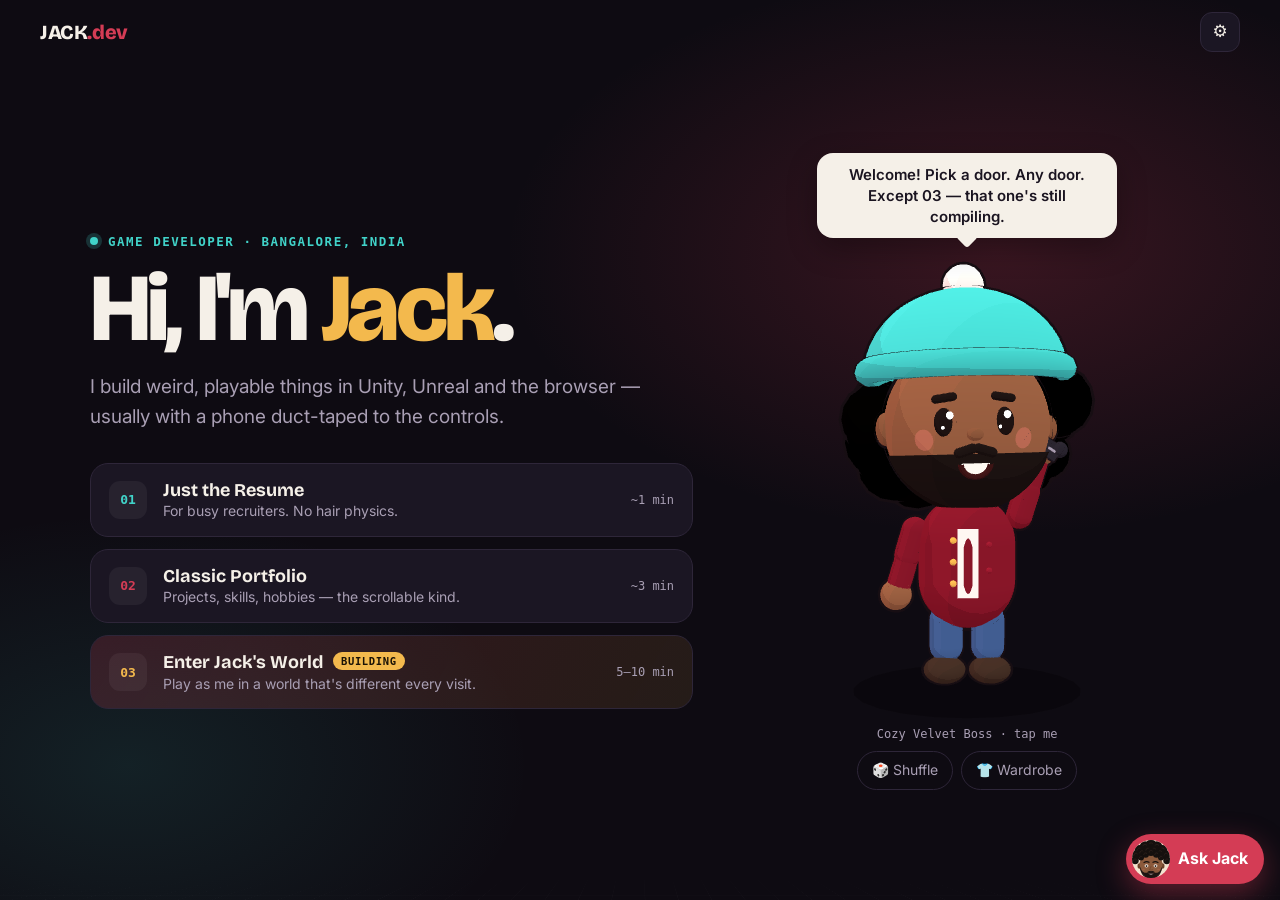
==== index.html @ ae63d090 "Portfolio: landing page, 3D Jack, 2D portfolio, resume, Ask Jack chat Co-Authored-By: Claude Opus 5." ====
<!doctype html>
<html lang="en">
<head>
<meta charset="utf-8">
<meta name="viewport" content="width=device-width,initial-scale=1,viewport-fit=cover">
<title>Jack — Game Developer</title>
<meta name="description" content="Jack, game developer from Bangalore. Resume, portfolio, and soon: an entire world made of me.">
<meta name="theme-color" content="#0e0b12">
<link rel="icon" href="data:image/svg+xml,<svg xmlns='http://www.w3.org/2000/svg' viewBox='0 0 100 100'><text y='.9em' font-size='90'>🕹️</text></svg>">
<link rel="preconnect" href="https://fonts.googleapis.com"><link rel="preconnect" href="https://fonts.gstatic.com" crossorigin>
<link href="https://fonts.googleapis.com/css2?family=Bricolage+Grotesque:opsz,wght@12..96,700;12..96,800&family=Inter:wght@400;500;600&display=swap" rel="stylesheet">
<link rel="stylesheet" href="assets/css/style.css">
</head>
<body class="landing">
<div class="bg" aria-hidden="true"></div>
<header class="top">
  <a class="brand" href="./">JACK<span>.dev</span></a>
  <button class="icon-btn" id="gear" aria-label="Open settings">⚙</button>
</header>

<main class="hero">
  <section>
    <p class="kicker"><span class="dot"></span><span id="role"></span></p>
    <h1 class="big">Hi, I'm <em id="nm">Jack</em>.</h1>
    <p class="tagline" id="tagline"></p>
    <nav class="doors" aria-label="Choose how to explore">
      <a class="door" href="resume.html" data-sfx="click" style="--c:var(--teal)">
        <span class="num">01</span><span><b>Just the Resume</b><small>For busy recruiters. No hair physics.</small></span><span class="time">~1 min</span></a>
      <a class="door" href="portfolio.html" data-sfx="click">
        <span class="num">02</span><span><b>Classic Portfolio</b><small>Projects, skills, hobbies — the scrollable kind.</small></span><span class="time">~3 min</span></a>
      <button class="door door-world" id="world">
        <span class="num">03</span><span><b>Enter Jack's World <span class="badge">Building</span></b><small>Play as me in a world that's different every visit.</small></span><span class="time">5–10 min</span></button>
    </nav>
  </section>
  <section class="stage">
    <div class="bubble" id="bubble" aria-live="polite"></div>
    <div class="jack-wrap" id="jack" role="button" tabindex="0" aria-label="Poke Jack to change his outfit"></div>
    <p class="hint" id="oname"></p>
    <div class="wd-btns">
      <button class="chip" id="shuffle">🎲 Shuffle</button>
      <button class="chip" id="wd-toggle" hidden aria-expanded="false">👕 Wardrobe</button>
    </div>
    <div class="wardrobe" id="wardrobe" hidden></div>
  </section>
</main>

<script src="data/content.js"></script>
<script src="assets/js/common.js"></script>
<script src="assets/js/chat.js" defer></script>
<script>
(() => {
  const { C, A, $, pick, jackSVG, toast } = Jack, P = C.profile;
  $("#role").textContent = `${P.title} · ${P.location}`;
  $("#nm").textContent = P.name;
  $("#tagline").textContent = P.tagline;
  document.title = `${P.name} — ${P.title}`;

  const stage = $("#jack"), bubble = $("#bubble");
  let oi = Math.floor(Math.random() * C.outfits.length);
  const draw = () => { const f = C.outfits[oi]; stage.innerHTML = jackSVG(f); $("#oname").textContent = `Outfit: ${f.name} · tap me`; };
  const say = t => { bubble.textContent = t; bubble.classList.remove("pop"); void bubble.offsetWidth; bubble.classList.add("pop"); };
  draw(); say(pick(C.lines.greet));

  // 2D fallback shows instantly; the 3D Jack replaces it once loaded
  let j3d = null, lookName = null;
  const poke = () => {
    if (j3d) return j3d.poke();
    oi = (oi + 1) % C.outfits.length; draw(); stage.firstElementChild.classList.add("poked"); A.sfx("boing"); say(pick(C.lines.poke));
  };
  stage.addEventListener("click", e => { if (!j3d) poke(); });
  stage.addEventListener("keydown", e => { if (e.key === "Enter" || e.key === " ") { e.preventDefault(); poke(); } });
  $("#shuffle").addEventListener("click", poke);

  const W = C.wardrobe, wd = $("#wardrobe");
  const SLOTS = [["top", "Top", W.tops], ["hat", "Hat", W.hats], ["glasses", "Glasses", W.glasses], ["neck", "Neck", W.neck], ["hand", "Holding", W.hand], ["pants", "Pants", W.pants], ["shoes", "Shoes", W.shoes]];
  const label = l => { $("#oname").textContent = `${lookName(W, l)} · tap me`; };
  const syncChips = () => { const l = j3d.look; wd.querySelectorAll(".chip").forEach(c => c.classList.toggle("on", l[c.dataset.slot] === c.dataset.id)); };
  import("./assets/js/jack3d.js").then(m => {
    lookName = m.lookName;
    j3d = m.mountJack3D(stage, { wardrobe: W, look: m.randomLook(W), onPoke: l => { A.sfx("boing"); say(pick(C.lines.poke)); label(l); setTimeout(syncChips, 400); } });
    stage.classList.add("is-3d"); label(j3d.look);
    wd.innerHTML = SLOTS.map(([k, t, list]) => `<div class="wd-row"><span>${t}</span><div class="wd-chips">${list.map(i => `<button class="chip" data-slot="${k}" data-id="${i.id}">${Jack.esc(i.name)}</button>`).join("")}</div></div>`).join("");
    syncChips();
    $("#wd-toggle").hidden = false;
    $("#wd-toggle").onclick = () => { const open = wd.hidden; wd.hidden = !open; $("#wd-toggle").setAttribute("aria-expanded", open); A.sfx(open ? "open" : "click"); };
    wd.addEventListener("click", e => { const c = e.target.closest(".chip"); if (!c) return; j3d.setLook({ [c.dataset.slot]: c.dataset.id }); A.sfx("click"); label(j3d.look); syncChips(); });
  }).catch(err => console.warn("3D Jack unavailable, using 2D", err));

  addEventListener("jack:say", e => say(e.detail.length > 140 ? e.detail.slice(0, 137) + "…" : e.detail));
  $("#world").addEventListener("click", () => { A.sfx("deny"); say(pick(C.lines.world)); toast("The World is under construction — the portfolio is open meanwhile!"); });

  // Singleton easter egg: notice when another tab of this site is open
  try {
    const bc = new BroadcastChannel("jack-singleton");
    bc.onmessage = e => { if (e.data === "hello") bc.postMessage("here"); say(pick(C.lines.twin)); };
    bc.postMessage("hello");
  } catch (e) {}
})();
</script>
</body>
</html>
---- assets/css/style.css ----
:root{
  --bg:#0e0b12;--bg2:#15111b;--card:#1b1623;--card2:#231d2d;--line:#2e2639;
  --text:#f5f0e8;--muted:#a99fb4;--soft:#d6cede;
  --velvet:#d43c55;--gold:#f3b94d;--teal:#41d3c9;--r:18px;
  --fd:"Bricolage Grotesque",system-ui,sans-serif;--fb:"Inter",system-ui,-apple-system,"Segoe UI",sans-serif;
  --mono:ui-monospace,SFMono-Regular,Menlo,Consolas,monospace;color-scheme:dark}
*{box-sizing:border-box;margin:0}
html{scroll-behavior:smooth;-webkit-text-size-adjust:100%}
body{background:var(--bg);color:var(--text);font:16px/1.6 var(--fb);min-height:100vh;overflow-x:hidden}
a{color:inherit}
button{font:inherit;color:inherit;background:none;border:0;cursor:pointer}
img{max-width:100%;display:block}
:focus-visible{outline:2px solid var(--gold);outline-offset:3px;border-radius:8px}
.no-motion *,.no-motion *::before,.no-motion *::after{animation:none!important;transition:none!important}
html.no-motion{scroll-behavior:auto}

/* background */
.bg{position:fixed;inset:0;z-index:-1;overflow:hidden;pointer-events:none;
  background:radial-gradient(55% 45% at 78% 28%,rgba(212,60,85,.22),transparent 70%),radial-gradient(45% 40% at 10% 85%,rgba(65,211,201,.11),transparent 70%),var(--bg)}
.bg::after{content:"";position:absolute;left:-50%;right:-50%;bottom:-10%;height:70%;
  background-image:linear-gradient(rgba(255,255,255,.07) 1px,transparent 1px),linear-gradient(90deg,rgba(255,255,255,.07) 1px,transparent 1px);background-size:56px 56px;
  transform-origin:50% 100%;transform:perspective(420px) rotateX(62deg);
  -webkit-mask-image:linear-gradient(to top,#000,transparent 75%);mask-image:linear-gradient(to top,#000,transparent 75%);
  animation:grid 3.5s linear infinite}
@keyframes grid{to{transform:perspective(420px) rotateX(62deg) translateY(56px)}}

/* top bar */
.top{position:sticky;top:0;z-index:20;display:flex;align-items:center;gap:14px;padding:12px clamp(16px,4vw,40px);
  background:rgba(14,11,18,.78);-webkit-backdrop-filter:blur(10px);backdrop-filter:blur(10px);border-bottom:1px solid var(--line)}
.brand{font:800 20px/1 var(--fd);text-decoration:none;letter-spacing:-.02em;white-space:nowrap}
.brand span{color:var(--velvet)}
.top nav{display:flex;gap:2px;margin-left:auto;min-width:0;overflow-x:auto;scrollbar-width:none}
.top nav::-webkit-scrollbar{display:none}
.top nav a{padding:6px 11px;border-radius:99px;text-decoration:none;color:var(--muted);font-size:14px;white-space:nowrap}
.top nav a:hover{color:var(--text);background:var(--card)}
.icon-btn{width:40px;height:40px;border-radius:12px;border:1px solid var(--line);display:grid;place-items:center;background:var(--card);flex:none;font-size:17px;transition:background .2s}
.icon-btn:hover{background:var(--card2)}
.landing .top{background:transparent;border-color:transparent;-webkit-backdrop-filter:none;backdrop-filter:none;position:relative}
.landing #gear{margin-left:auto}

/* landing hero */
.hero{display:grid;grid-template-columns:1.15fr .85fr;gap:clamp(24px,4vw,64px);align-items:center;max-width:1180px;margin:0 auto;
  padding:clamp(8px,3vh,40px) clamp(16px,4vw,40px) 48px;min-height:calc(100vh - 66px);min-height:calc(100svh - 66px)}
.kicker{font:600 12.5px var(--mono);letter-spacing:.12em;text-transform:uppercase;color:var(--teal);display:flex;align-items:center;gap:10px}
.dot{width:8px;height:8px;border-radius:50%;background:var(--teal);box-shadow:0 0 0 4px rgba(65,211,201,.2);flex:none}
.big{font:800 clamp(46px,7.6vw,96px)/.95 var(--fd);letter-spacing:-.04em;margin:14px 0 18px}
.big em{font-style:normal;color:var(--gold)}
.tagline{color:var(--muted);font-size:clamp(16px,1.6vw,19px);max-width:34em}
.doors{display:grid;gap:12px;margin-top:30px}
.door{--c:var(--velvet);display:grid;grid-template-columns:auto 1fr auto;align-items:center;gap:16px;padding:15px 18px;border-radius:var(--r);
  background:var(--card);border:1px solid var(--line);text-decoration:none;text-align:left;width:100%;transition:transform .2s,border-color .2s,background .2s}
.door:hover{transform:translateX(6px);border-color:var(--c);background:var(--card2)}
.door .num{font:700 13px var(--mono);color:var(--c);width:38px;height:38px;border-radius:11px;display:grid;place-items:center;background:rgba(255,255,255,.05)}
.door b{display:block;font:700 18px/1.25 var(--fd)}
.door small{color:var(--muted);font-size:14px;line-height:1.4;display:block}
.door .time{font:12px var(--mono);color:var(--muted);white-space:nowrap}
.door-world{background:linear-gradient(120deg,rgba(212,60,85,.2),rgba(243,185,77,.1));--c:var(--gold)}
.badge{display:inline-block;font:700 10.5px var(--mono);padding:3px 8px;border-radius:99px;background:var(--gold);color:#1a1206;text-transform:uppercase;letter-spacing:.06em;vertical-align:3px;margin-left:6px}
.stage{display:grid;justify-items:center;text-align:center}
.jack-wrap{width:min(330px,70vw);cursor:pointer;filter:drop-shadow(0 26px 34px rgba(0,0,0,.45));-webkit-tap-highlight-color:transparent;touch-action:manipulation}
.bubble{position:relative;background:var(--text);color:#1a1420;padding:11px 16px;border-radius:16px;font-weight:600;font-size:15px;line-height:1.4;max-width:300px;min-height:46px;margin-bottom:10px;box-shadow:0 10px 30px rgba(0,0,0,.3)}
.bubble::after{content:"";position:absolute;left:50%;bottom:-7px;width:15px;height:15px;background:inherit;transform:translateX(-50%) rotate(45deg);border-radius:3px}
.bubble.pop{animation:pop .35s cubic-bezier(.3,1.6,.5,1)}
@keyframes pop{from{transform:scale(.85);opacity:.4}}
.hint{font:12px var(--mono);color:var(--muted);margin-top:4px}
.jack-wrap.is-3d{aspect-ratio:4/5;filter:none;width:min(380px,78vw)}
.wd-btns{display:flex;gap:8px;justify-content:center;margin-top:10px}
.wardrobe{width:min(440px,92vw);margin-top:12px;padding:12px;border-radius:16px;background:var(--card);border:1px solid var(--line);text-align:left}
.wd-row{display:grid;grid-template-columns:64px 1fr;align-items:center;gap:8px;padding:5px 0}
.wd-row>span{font:600 11px var(--mono);text-transform:uppercase;letter-spacing:.08em;color:var(--teal)}
.wd-chips{display:flex;gap:6px;overflow-x:auto;scrollbar-width:none;padding:2px}
.wd-chips::-webkit-scrollbar{display:none}
.wd-chips .chip{white-space:nowrap;padding:5px 11px;font-size:13px}
@media(max-width:860px){
  .hero{grid-template-columns:1fr;min-height:0;gap:8px}
  .stage{order:-1}.jack-wrap{width:min(200px,52vw)}.jack-wrap.is-3d{width:min(260px,64vw)}
  .door .time{display:none}.door{grid-template-columns:auto 1fr}
}

/* cartoon Jack animation */
.jk{display:block;width:100%;height:auto;overflow:visible}
.jk-body{animation:bob 2.8s ease-in-out infinite;transform-box:view-box;transform-origin:100px 262px}
.jk-hair{animation:hair 2.8s ease-in-out infinite;transform-box:view-box;transform-origin:100px 70px}
.jk-blink{animation:blink 4.6s infinite;transform-box:view-box;transform-origin:100px 103px}
@keyframes bob{50%{transform:translateY(-4px) scaleY(1.012)}}
@keyframes hair{50%{transform:translateY(-1.5px) scale(1.025)}}
@keyframes blink{0%,94%,100%{transform:scaleY(1)}96.5%{transform:scaleY(.1)}}
.jk.poked{animation:squash .4s cubic-bezier(.3,1.6,.5,1)}
@keyframes squash{0%{transform:scale(1.12,.86)}100%{transform:none}}

/* settings drawer */
.scrim{position:fixed;inset:0;background:rgba(0,0,0,.55);opacity:0;pointer-events:none;transition:opacity .25s;z-index:40}
.scrim.open{opacity:1;pointer-events:auto}
.drawer{position:fixed;top:0;right:0;height:100%;width:min(360px,100%);background:var(--bg2);border-left:1px solid var(--line);z-index:41;padding:18px 20px;overflow-y:auto;
  transform:translateX(100%);visibility:hidden;transition:transform .3s cubic-bezier(.2,.8,.2,1),visibility 0s .3s}
.drawer.open{transform:none;visibility:visible;transition:transform .3s cubic-bezier(.2,.8,.2,1)}
.drawer-head{display:flex;justify-content:space-between;align-items:center;margin-bottom:6px}
.drawer h2{font:800 24px var(--fd)}
.drawer-sec{font:600 11.5px var(--mono);text-transform:uppercase;letter-spacing:.12em;color:var(--teal);margin-top:18px}
.row{display:flex;justify-content:space-between;align-items:center;gap:16px;padding:13px 0;border-bottom:1px solid var(--line);font-weight:500;cursor:pointer}
input[type=range]{width:140px;accent-color:var(--velvet);cursor:pointer}
.switch{appearance:none;-webkit-appearance:none;width:46px;height:26px;border-radius:99px;background:var(--line);position:relative;cursor:pointer;transition:background .2s;flex:none}
.switch::after{content:"";position:absolute;top:3px;left:3px;width:20px;height:20px;border-radius:50%;background:#fff;transition:transform .2s}
.switch:checked{background:var(--velvet)}.switch:checked::after{transform:translateX(20px)}
.drawer-note{color:var(--muted);font-size:13px;margin-top:18px}
.toast{position:fixed;left:50%;bottom:24px;transform:translate(-50%,20px);background:var(--text);color:#1a1420;padding:12px 18px;border-radius:12px;font-weight:600;
  opacity:0;transition:.3s;z-index:60;pointer-events:none;max-width:calc(100% - 32px);text-align:center;box-shadow:0 10px 30px rgba(0,0,0,.4)}
.toast.show{opacity:1;transform:translate(-50%,0)}

/* portfolio */
.wrap{max-width:1120px;margin:0 auto;padding:0 clamp(16px,4vw,40px)}
.sec{padding:clamp(56px,9vw,92px) 0;border-top:1px solid var(--line);scroll-margin-top:60px}
.sec-head{display:flex;align-items:baseline;gap:14px;margin-bottom:28px;flex-wrap:wrap}
.sec-head h2{font:800 clamp(30px,4.5vw,46px)/1 var(--fd);letter-spacing:-.03em}
.idx{font:600 13px var(--mono);color:var(--velvet)}
.sec-head p{color:var(--muted);flex-basis:100%}
.p-hero{display:grid;grid-template-columns:auto 1fr;gap:clamp(20px,4vw,52px);align-items:center;padding:clamp(32px,6vw,72px) 0}
.mini-jack{width:clamp(140px,20vw,210px);cursor:pointer}
.p-hero h1{font:800 clamp(40px,6.4vw,72px)/1 var(--fd);letter-spacing:-.04em}
.p-hero h1 em{font-style:normal;color:var(--gold)}
.lead{color:var(--muted);font-size:clamp(16px,1.7vw,19px);max-width:36em;margin-top:14px}
.pill{display:inline-flex;gap:8px;align-items:center;padding:6px 12px;border-radius:99px;background:rgba(65,211,201,.1);color:var(--teal);font:600 12.5px var(--mono);margin-bottom:16px}
.actions{display:flex;gap:10px;flex-wrap:wrap;margin-top:22px}
.btn{display:inline-flex;align-items:center;gap:8px;padding:11px 18px;border-radius:12px;font-weight:600;text-decoration:none;border:1px solid var(--line);background:var(--card);transition:transform .15s,background .15s;font-size:15px}
.btn:hover{transform:translateY(-2px);background:var(--card2)}
.btn.primary{background:var(--velvet);border-color:var(--velvet);color:#fff}
.about-grid{display:grid;grid-template-columns:1.4fr 1fr;gap:32px}
.about-grid p{color:var(--soft);font-size:17px;margin-bottom:14px}
.facts{display:grid;gap:10px;align-content:start}
.fact{padding:13px 16px;border:1px solid var(--line);border-radius:14px;background:var(--card)}
.fact span{display:block;font:11.5px var(--mono);color:var(--muted);text-transform:uppercase;letter-spacing:.08em}
.chips{display:flex;gap:8px;flex-wrap:wrap;margin-bottom:22px}
.chip{padding:7px 14px;border-radius:99px;border:1px solid var(--line);font-size:14px;color:var(--muted);transition:.15s}
.chip:hover{color:var(--text)}
.chip.on{background:var(--text);color:var(--bg);border-color:var(--text)}
.grid{display:grid;grid-template-columns:repeat(auto-fill,minmax(300px,1fr));gap:18px}
.card{--c:var(--velvet);display:flex;flex-direction:column;text-align:left;border-radius:var(--r);overflow:hidden;background:var(--card);border:1px solid var(--line);transition:transform .2s,border-color .2s}
.card:hover{transform:translateY(-4px);border-color:var(--c)}
.cover{aspect-ratio:16/9;position:relative;display:grid;place-items:center;overflow:hidden;
  background:radial-gradient(circle at 28% 20%,rgba(255,255,255,.2),transparent 60%),linear-gradient(135deg,var(--c),#120e18 125%)}
.cover img{position:absolute;inset:0;width:100%;height:100%;object-fit:cover}
.glyph{font-size:58px;line-height:1;filter:drop-shadow(0 8px 16px rgba(0,0,0,.35))}
.status{position:absolute;top:12px;left:12px;font:600 11px var(--mono);padding:4px 9px;border-radius:99px;background:rgba(0,0,0,.5);color:#fff}
.card-body{padding:16px 18px 20px;display:flex;flex-direction:column;gap:6px;flex:1}
.meta{font:12px var(--mono);color:var(--muted)}
.card h3{font:700 22px/1.2 var(--fd)}
.card p{color:var(--soft);font-size:15px}
.tags{display:flex;gap:6px;flex-wrap:wrap;margin-top:auto;padding-top:10px}
.tag{font:11.5px var(--mono);padding:3px 8px;border-radius:6px;background:rgba(255,255,255,.06);color:var(--muted)}
.card[hidden]{display:none}
.box-grid{display:grid;grid-template-columns:repeat(auto-fit,minmax(240px,1fr));gap:16px}
.box{padding:20px;border-radius:var(--r);background:var(--card);border:1px solid var(--line)}
.box h3{font:700 18px var(--fd);margin-bottom:10px}
.box p{color:var(--soft);font-size:15px}
.box .ico{font-size:32px;line-height:1;margin-bottom:12px}
.box .tags{padding-top:0}
.box .tag{font-size:13px;padding:5px 10px}
.timeline{list-style:none;padding:0;border-left:2px solid var(--line);margin-left:7px;max-width:720px}
.timeline li{position:relative;padding:0 0 30px 28px}
.timeline li::before{content:"";position:absolute;left:-9px;top:5px;width:16px;height:16px;border-radius:50%;background:var(--bg);border:3px solid var(--velvet)}
.when{font:12.5px var(--mono);color:var(--gold)}
.timeline h3{font:700 20px/1.3 var(--fd)}
.timeline .org{color:var(--muted);font-size:14px}
.timeline p{color:var(--soft);margin-top:4px}
.contact-box{padding:clamp(28px,5vw,60px);border-radius:24px;background:linear-gradient(135deg,rgba(212,60,85,.25),rgba(243,185,77,.08));border:1px solid var(--line);text-align:center}
.contact-box h2{font:800 clamp(30px,5vw,52px)/1.05 var(--fd);letter-spacing:-.03em}
.contact-box .actions{justify-content:center}
.foot{padding:32px 0 40px;color:var(--muted);font-size:14px;text-align:center}
.rv{opacity:0;transform:translateY(18px);transition:opacity .6s,transform .6s}
.rv.in,.no-motion .rv{opacity:1;transform:none}
dialog{margin:auto;border:1px solid var(--line);border-radius:22px;background:var(--bg2);color:var(--text);padding:0;width:min(720px,calc(100% - 24px));max-height:calc(100% - 24px);overflow:auto}
dialog::backdrop{background:rgba(5,3,8,.72)}
dialog .cover{aspect-ratio:21/9}
.dlg-body{padding:22px 24px 26px}
.dlg-body h2{font:800 clamp(28px,4vw,36px)/1.1 var(--fd);margin:4px 0 12px}
.dlg-body p{color:var(--soft)}
.dlg-body h4{font:600 12px var(--mono);text-transform:uppercase;letter-spacing:.1em;color:var(--teal);margin:18px 0 8px}
.dlg-body ul{padding-left:20px;color:var(--soft)}
.dlg-close{position:absolute;top:12px;right:12px;width:40px;height:40px;border-radius:50%;background:rgba(0,0,0,.55);color:#fff;z-index:2;font-size:16px}
@media(max-width:760px){
  .p-hero{grid-template-columns:1fr}.mini-jack{width:150px}
  .about-grid{grid-template-columns:1fr}.grid{grid-template-columns:1fr}
  .top nav a{padding:6px 8px;font-size:13px}
}

/* Ask Jack chat */
.chat-fab{position:fixed;right:max(16px,env(safe-area-inset-right));bottom:max(16px,env(safe-area-inset-bottom));z-index:30;display:flex;align-items:center;gap:8px;padding:6px 16px 6px 6px;border-radius:99px;background:var(--velvet);color:#fff;font-weight:700;box-shadow:0 10px 30px rgba(212,60,85,.4);transition:transform .2s}
.chat-fab:hover{transform:translateY(-3px)}
.chat-fab.hide{transform:scale(0);pointer-events:none}
.chat-face{width:38px;height:38px;border-radius:50%;background:#f3e3cf;overflow:hidden;flex:none;display:block}
.chat-face svg{width:100%;height:100%;display:block}
.chat-face .jk-body,.chat-face .jk-hair{animation:none}
.chat{position:fixed;right:max(16px,env(safe-area-inset-right));bottom:max(16px,env(safe-area-inset-bottom));z-index:31;width:min(380px,calc(100vw - 32px));height:min(560px,calc(100vh - 32px));height:min(560px,calc(100dvh - 32px));display:flex;flex-direction:column;background:var(--bg2);border:1px solid var(--line);border-radius:20px;box-shadow:0 24px 60px rgba(0,0,0,.55);overflow:hidden;animation:chatIn .25s cubic-bezier(.2,.8,.2,1)}
.chat[hidden]{display:none}
@keyframes chatIn{from{transform:translateY(16px) scale(.97);opacity:0}}
.chat-head{display:flex;align-items:center;gap:10px;padding:12px 12px 12px 14px;border-bottom:1px solid var(--line);background:var(--card)}
.chat-head div{flex:1;min-width:0;line-height:1.25}
.chat-head small{display:block;color:var(--teal);font:11px var(--mono)}
.chat-log{flex:1;overflow-y:auto;padding:14px;display:flex;flex-direction:column;gap:8px;overscroll-behavior:contain}
.msg{max-width:85%;padding:9px 13px;border-radius:16px;font-size:14.5px;line-height:1.45;white-space:pre-wrap;word-wrap:break-word}
.msg.jack{background:var(--card2);border-bottom-left-radius:5px;align-self:flex-start}
.msg.user{background:var(--velvet);color:#fff;border-bottom-right-radius:5px;align-self:flex-end}
.msg a{color:var(--gold)}
.msg.typing{display:flex;gap:4px;padding:13px}
.msg.typing i{width:7px;height:7px;border-radius:50%;background:var(--muted);animation:dot 1s infinite}
.msg.typing i:nth-child(2){animation-delay:.15s}.msg.typing i:nth-child(3){animation-delay:.3s}
@keyframes dot{50%{transform:translateY(-4px);opacity:.5}}
.chat-sugg{display:flex;gap:6px;overflow-x:auto;padding:0 12px 8px;scrollbar-width:none}
.chat-sugg::-webkit-scrollbar{display:none}
.chat-sugg .chip{white-space:nowrap;font-size:13px;padding:5px 11px}
.chat-form{display:flex;gap:8px;padding:10px 12px 12px;border-top:1px solid var(--line)}
.chat-form input{flex:1;min-width:0;background:var(--card);border:1px solid var(--line);border-radius:12px;padding:10px 12px;color:var(--text);font:16px var(--fb)}
.chat-form input:focus{outline:none;border-color:var(--velvet)}
.chat-form .btn{padding:10px 14px}
@media(max-width:560px){.chat{right:0;bottom:0;width:100vw;height:85vh;height:85dvh;border-radius:20px 20px 0 0}.chat-fab-t{display:none}.chat-fab{padding:6px}}
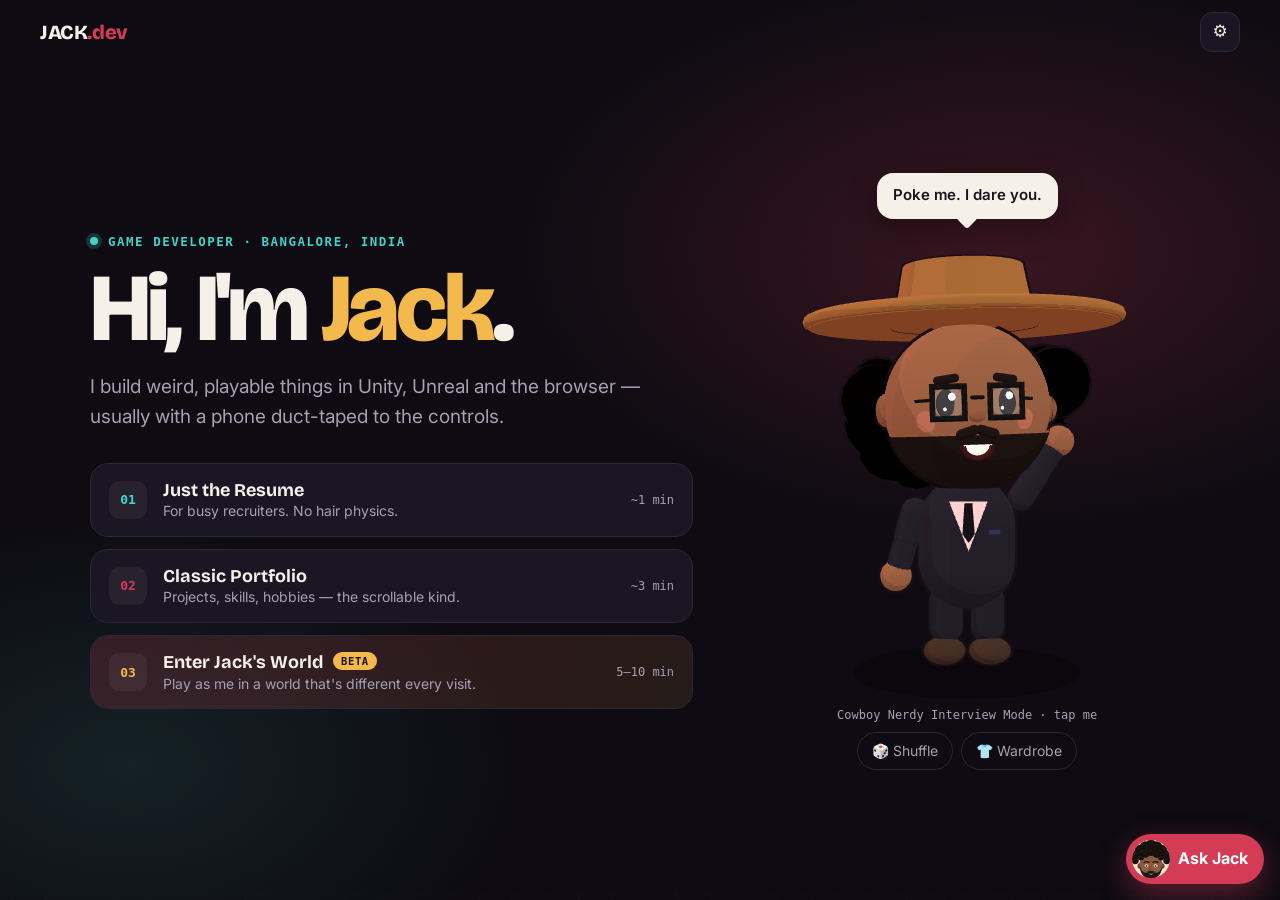
==== commit 9dc3b797: "Add Jack's World: procedural open-world portfolio game (beta) - world.html + world.js: seeded proced" ====
--- a/index.html
+++ b/index.html
@@ -28,8 +28,8 @@
         <span class="num">01</span><span><b>Just the Resume</b><small>For busy recruiters. No hair physics.</small></span><span class="time">~1 min</span></a>
       <a class="door" href="portfolio.html" data-sfx="click">
         <span class="num">02</span><span><b>Classic Portfolio</b><small>Projects, skills, hobbies — the scrollable kind.</small></span><span class="time">~3 min</span></a>
-      <button class="door door-world" id="world">
-        <span class="num">03</span><span><b>Enter Jack's World <span class="badge">Building</span></b><small>Play as me in a world that's different every visit.</small></span><span class="time">5–10 min</span></button>
+      <a class="door door-world" id="world" href="world.html" data-sfx="open">
+        <span class="num">03</span><span><b>Enter Jack's World <span class="badge">Beta</span></b><small>Play as me in a world that's different every visit.</small></span><span class="time">5–10 min</span></a>
     </nav>
   </section>
   <section class="stage">
@@ -87,7 +87,6 @@
   }).catch(err => console.warn("3D Jack unavailable, using 2D", err));
 
   addEventListener("jack:say", e => say(e.detail.length > 140 ? e.detail.slice(0, 137) + "…" : e.detail));
-  $("#world").addEventListener("click", () => { A.sfx("deny"); say(pick(C.lines.world)); toast("The World is under construction — the portfolio is open meanwhile!"); });
 
   // Singleton easter egg: notice when another tab of this site is open
   try {
